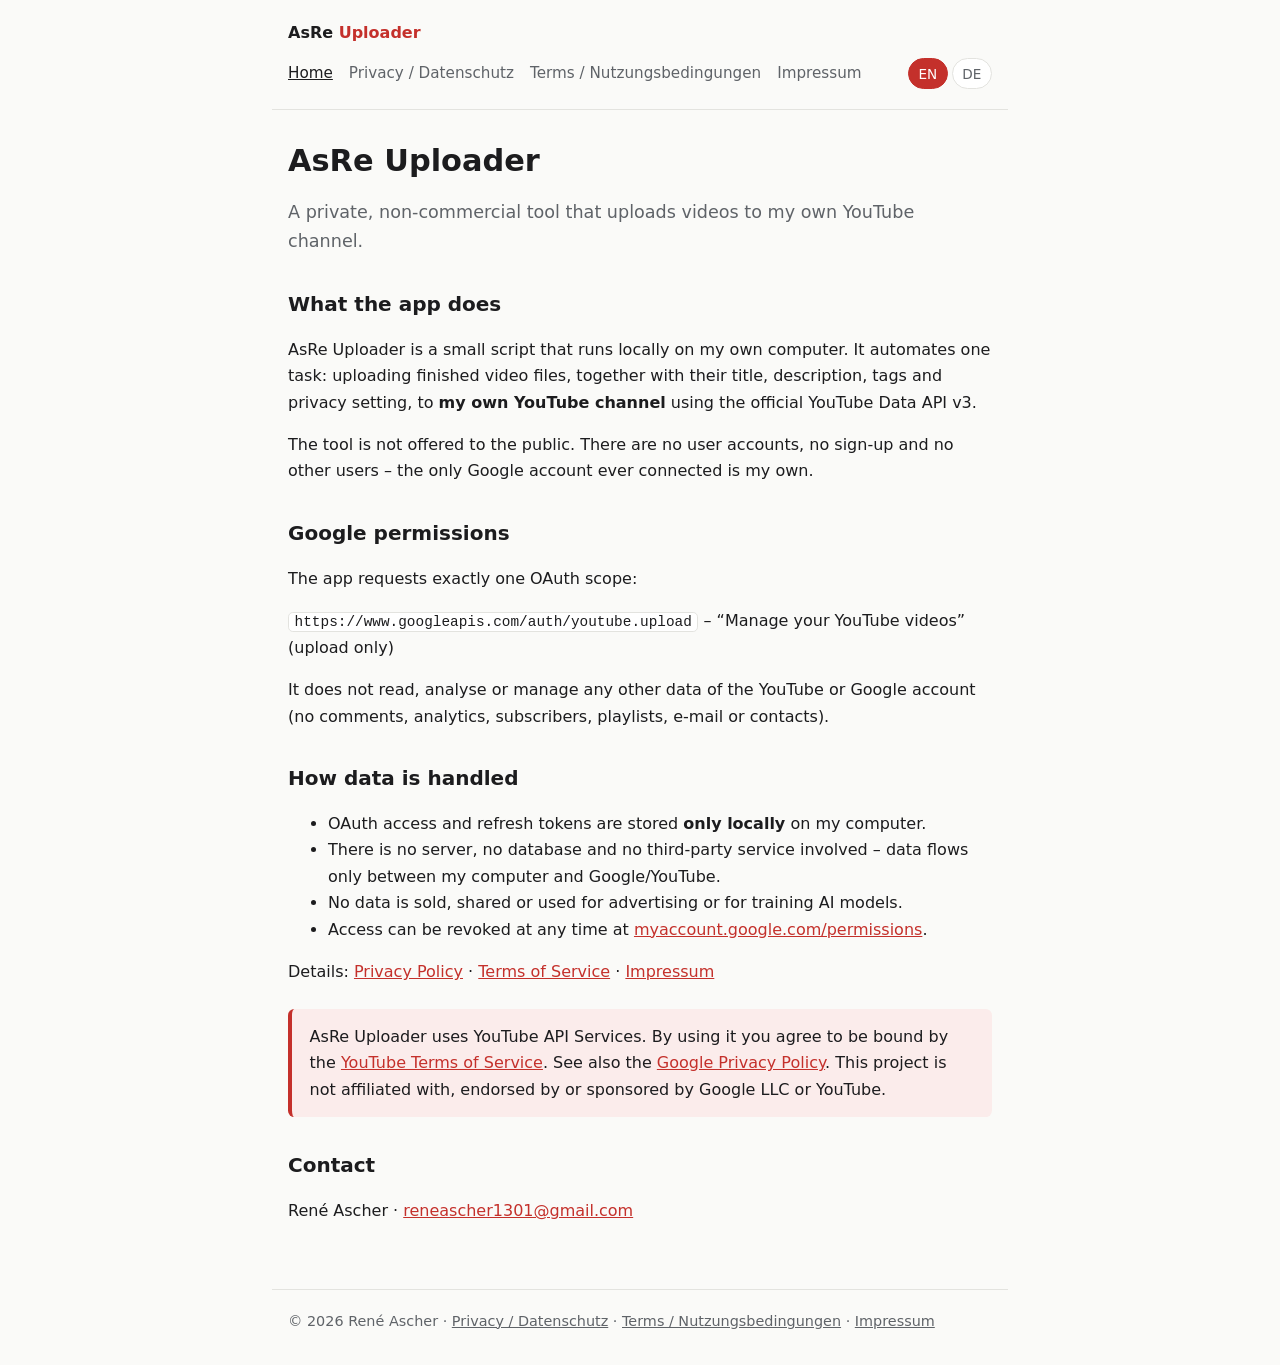
==== index.html @ bc71cb62 "Add files via upload" ====
<!doctype html>
<html lang="en">
<head>
  <meta charset="utf-8">
  <meta name="viewport" content="width=device-width, initial-scale=1">
  <title>AsRe Uploader</title>
  <meta name="description" content="AsRe Uploader – a private tool that uploads videos to the operator's own YouTube channel via the YouTube Data API.">
  <link rel="stylesheet" href="assets/style.css">
  <script src="assets/lang.js"></script>
</head>
<body>
<header>
  <a class="brand" href="index.html">AsRe <span>Uploader</span></a>
  <nav>
    <a href="index.html" aria-current="page">Home</a>
    <a href="privacy.html">Privacy / Datenschutz</a>
    <a href="terms.html">Terms / Nutzungsbedingungen</a>
    <a href="impressum.html">Impressum</a>
  </nav>
  <div class="lang-switch">
    <button type="button" data-set-lang="en">EN</button>
    <button type="button" data-set-lang="de">DE</button>
  </div>
</header>

<main>
  <!-- ===================== ENGLISH ===================== -->
  <section class="l-en" lang="en">
    <h1>AsRe Uploader</h1>
    <p class="lead">A private, non-commercial tool that uploads videos to my own YouTube channel.</p>

    <h2>What the app does</h2>
    <p>AsRe Uploader is a small script that runs locally on my own computer. It automates one task: uploading finished video files, together with their title, description, tags and privacy setting, to <strong>my own YouTube channel</strong> using the official YouTube Data API v3.</p>
    <p>The tool is not offered to the public. There are no user accounts, no sign-up and no other users – the only Google account ever connected is my own.</p>

    <h2>Google permissions</h2>
    <p>The app requests exactly one OAuth scope:</p>
    <p><code>https://www.googleapis.com/auth/youtube.upload</code> – “Manage your YouTube videos” (upload only)</p>
    <p>It does not read, analyse or manage any other data of the YouTube or Google account (no comments, analytics, subscribers, playlists, e-mail or contacts).</p>

    <h2>How data is handled</h2>
    <ul>
      <li>OAuth access and refresh tokens are stored <strong>only locally</strong> on my computer.</li>
      <li>There is no server, no database and no third-party service involved – data flows only between my computer and Google/YouTube.</li>
      <li>No data is sold, shared or used for advertising or for training AI models.</li>
      <li>Access can be revoked at any time at <a href="https://myaccount.google.com/permissions">myaccount.google.com/permissions</a>.</li>
    </ul>
    <p>Details: <a href="privacy.html">Privacy Policy</a> · <a href="terms.html">Terms of Service</a> · <a href="impressum.html">Impressum</a></p>

    <div class="box">
      AsRe Uploader uses YouTube API Services. By using it you agree to be bound by the
      <a href="https://www.youtube.com/t/terms">YouTube Terms of Service</a>.
      See also the <a href="https://policies.google.com/privacy">Google Privacy Policy</a>.
      This project is not affiliated with, endorsed by or sponsored by Google LLC or YouTube.
    </div>

    <h2>Contact</h2>
    <p>René Ascher · <a href="mailto:reneascher1301@gmail.com">reneascher1301@gmail.com</a></p>
  </section>

  <hr class="lang-sep">

  <!-- ===================== DEUTSCH ===================== -->
  <section class="l-de" lang="de">
    <h1>AsRe Uploader</h1>
    <p class="lead">Ein privates, nicht-kommerzielles Tool, das Videos auf meinen eigenen YouTube-Kanal hochlädt.</p>

    <h2>Was die App macht</h2>
    <p>AsRe Uploader ist ein kleines Skript, das lokal auf meinem eigenen Computer läuft. Es automatisiert genau eine Aufgabe: fertige Videodateien samt Titel, Beschreibung, Tags und Sichtbarkeit über die offizielle YouTube Data API v3 auf <strong>meinen eigenen YouTube-Kanal</strong> hochzuladen.</p>
    <p>Das Tool wird der Öffentlichkeit nicht angeboten. Es gibt keine Benutzerkonten, keine Registrierung und keine weiteren Nutzer:innen – verbunden wird ausschließlich mein eigenes Google-Konto.</p>

    <h2>Google-Berechtigungen</h2>
    <p>Die App fordert genau einen OAuth-Scope an:</p>
    <p><code>https://www.googleapis.com/auth/youtube.upload</code> – „YouTube-Videos verwalten“ (nur Hochladen)</p>
    <p>Andere Daten des YouTube- bzw. Google-Kontos (Kommentare, Analytics, Abonnent:innen, Playlists, E-Mail, Kontakte) werden weder gelesen noch ausgewertet oder verwaltet.</p>

    <h2>Umgang mit Daten</h2>
    <ul>
      <li>OAuth-Access- und Refresh-Tokens werden <strong>ausschließlich lokal</strong> auf meinem Computer gespeichert.</li>
      <li>Es gibt keinen Server, keine Datenbank und keine Drittanbieter – Daten fließen nur zwischen meinem Computer und Google/YouTube.</li>
      <li>Es werden keine Daten verkauft, weitergegeben oder für Werbung bzw. zum Training von KI-Modellen verwendet.</li>
      <li>Der Zugriff kann jederzeit unter <a href="https://myaccount.google.com/permissions">myaccount.google.com/permissions</a> widerrufen werden.</li>
    </ul>
    <p>Details: <a href="privacy.html">Datenschutzerklärung</a> · <a href="terms.html">Nutzungsbedingungen</a> · <a href="impressum.html">Impressum</a></p>

    <div class="box">
      AsRe Uploader nutzt die YouTube API Services. Mit der Nutzung stimmst du den
      <a href="https://www.youtube.com/t/terms">Nutzungsbedingungen von YouTube</a> zu.
      Siehe auch die <a href="https://policies.google.com/privacy">Datenschutzerklärung von Google</a>.
      Dieses Projekt steht in keiner Verbindung zu Google LLC oder YouTube und wird von diesen weder unterstützt noch gesponsert.
    </div>

    <h2>Kontakt</h2>
    <p>René Ascher · <a href="mailto:reneascher1301@gmail.com">reneascher1301@gmail.com</a></p>
  </section>
</main>

<footer>
  © 2026 René Ascher ·
  <a href="privacy.html">Privacy / Datenschutz</a> ·
  <a href="terms.html">Terms / Nutzungsbedingungen</a> ·
  <a href="impressum.html">Impressum</a>
</footer>
</body>
</html>
---- assets/style.css ----
:root {
  --bg: #fafaf8;
  --surface: #ffffff;
  --text: #1c1c1e;
  --muted: #5f6368;
  --border: #e3e3df;
  --accent: #c4302b;
  --accent-soft: #fbeceb;
  --max: 46rem;
}

@media (prefers-color-scheme: dark) {
  :root {
    --bg: #141416;
    --surface: #1c1c1f;
    --text: #ececec;
    --muted: #a0a0a6;
    --border: #2e2e33;
    --accent: #ff5a52;
    --accent-soft: #2a1a1a;
  }
}

* { box-sizing: border-box; }

html { -webkit-text-size-adjust: 100%; }

body {
  margin: 0;
  background: var(--bg);
  color: var(--text);
  font: 1rem/1.65 system-ui, -apple-system, "Segoe UI", Roboto, sans-serif;
}

a { color: var(--accent); }
a:hover { text-decoration-thickness: 2px; }

header, main, footer {
  max-width: var(--max);
  margin: 0 auto;
  padding: 0 1rem;
}

header {
  display: flex;
  flex-wrap: wrap;
  align-items: center;
  justify-content: space-between;
  gap: 0.75rem;
  padding-top: 1.25rem;
  padding-bottom: 1.25rem;
  border-bottom: 1px solid var(--border);
}

.brand {
  font-weight: 700;
  text-decoration: none;
  color: var(--text);
}
.brand span { color: var(--accent); }

nav { display: flex; flex-wrap: wrap; gap: 0.25rem 1rem; font-size: 0.95rem; }
nav a { color: var(--muted); text-decoration: none; }
nav a:hover, nav a[aria-current="page"] { color: var(--text); text-decoration: underline; }

.lang-switch { display: flex; gap: 0.25rem; }
.lang-switch button {
  font: inherit;
  font-size: 0.85rem;
  padding: 0.2rem 0.6rem;
  border: 1px solid var(--border);
  background: var(--surface);
  color: var(--muted);
  border-radius: 999px;
  cursor: pointer;
}
.lang-switch button[aria-pressed="true"] {
  background: var(--accent);
  border-color: var(--accent);
  color: #fff;
}

main { padding-top: 2rem; padding-bottom: 3rem; }

h1 { font-size: 1.9rem; line-height: 1.25; margin: 0 0 0.5rem; }
h2 { font-size: 1.25rem; margin: 2rem 0 0.5rem; }
h3 { font-size: 1.05rem; margin: 1.5rem 0 0.25rem; }

.lead { font-size: 1.1rem; color: var(--muted); }
.meta { color: var(--muted); font-size: 0.9rem; }

.box {
  background: var(--accent-soft);
  border-left: 4px solid var(--accent);
  padding: 0.9rem 1.1rem;
  border-radius: 0.4rem;
  margin: 1.5rem 0;
}

code {
  font-family: ui-monospace, "Cascadia Code", Consolas, monospace;
  font-size: 0.9em;
  background: var(--surface);
  border: 1px solid var(--border);
  padding: 0.05rem 0.35rem;
  border-radius: 0.3rem;
  overflow-wrap: anywhere;
}

dl { display: grid; grid-template-columns: max-content 1fr; gap: 0.35rem 1.25rem; }
dt { font-weight: 600; }
dd { margin: 0; }
@media (max-width: 480px) {
  dl { grid-template-columns: 1fr; }
  dd { margin-bottom: 0.5rem; }
}

hr.lang-sep { border: 0; border-top: 1px dashed var(--border); margin: 3rem 0; }

footer {
  border-top: 1px solid var(--border);
  padding-top: 1.25rem;
  padding-bottom: 2rem;
  color: var(--muted);
  font-size: 0.9rem;
}
footer a { color: var(--muted); }

/* Language toggle: without JS both languages are shown. */
html[data-lang="en"] .l-de,
html[data-lang="de"] .l-en,
html[data-lang] hr.lang-sep { display: none; }
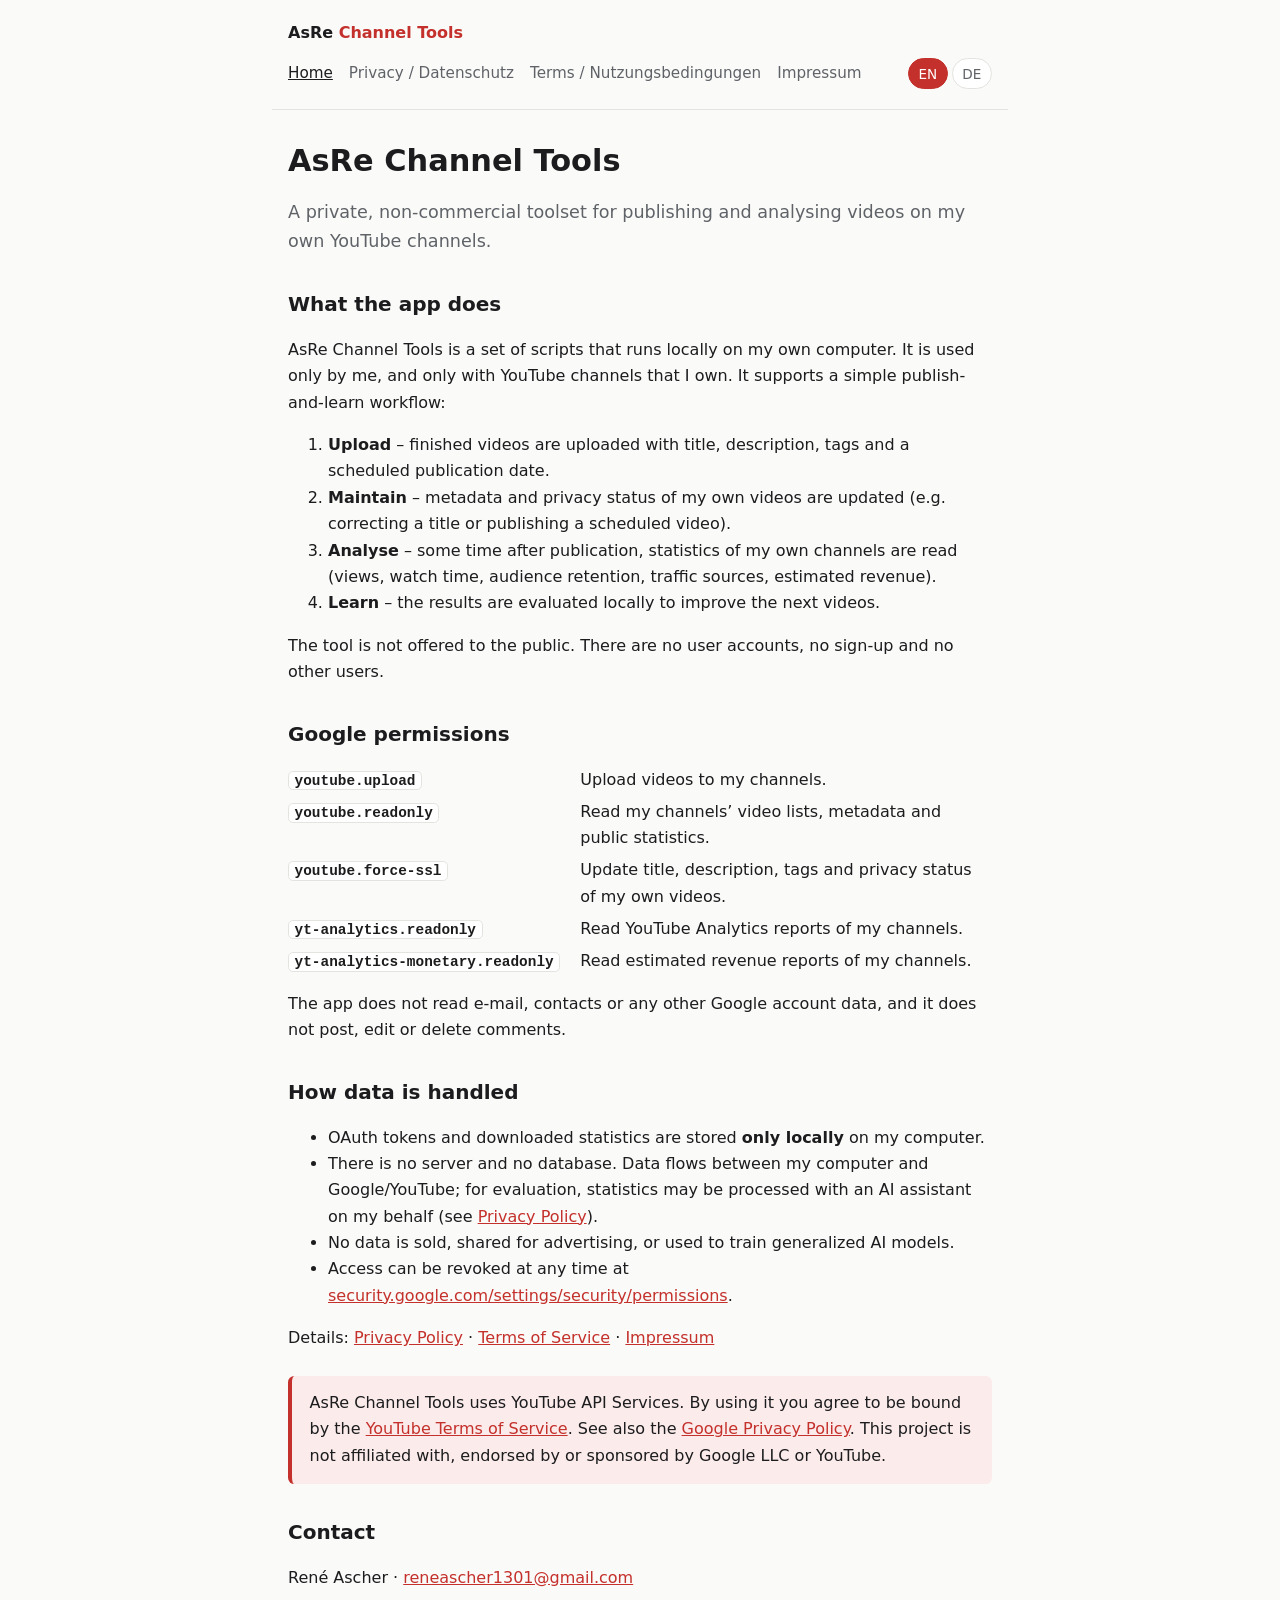
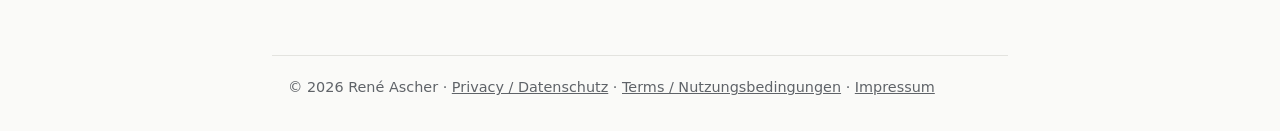
==== commit 82949ecf: "Add files via upload" ====
--- a/index.html
+++ b/index.html
@@ -3,14 +3,14 @@
 <head>
   <meta charset="utf-8">
   <meta name="viewport" content="width=device-width, initial-scale=1">
-  <title>AsRe Uploader</title>
-  <meta name="description" content="AsRe Uploader – a private tool that uploads videos to the operator's own YouTube channel via the YouTube Data API.">
+  <title>AsRe Channel Tools</title>
+  <meta name="description" content="AsRe Channel Tools – a private toolset for uploading to, and analysing, the operator's own YouTube channels via the YouTube Data API and YouTube Analytics API.">
   <link rel="stylesheet" href="assets/style.css">
   <script src="assets/lang.js"></script>
 </head>
 <body>
 <header>
-  <a class="brand" href="index.html">AsRe <span>Uploader</span></a>
+  <a class="brand" href="index.html">AsRe <span>Channel Tools</span></a>
   <nav>
     <a href="index.html" aria-current="page">Home</a>
     <a href="privacy.html">Privacy / Datenschutz</a>
@@ -26,29 +26,40 @@
 <main>
   <!-- ===================== ENGLISH ===================== -->
   <section class="l-en" lang="en">
-    <h1>AsRe Uploader</h1>
-    <p class="lead">A private, non-commercial tool that uploads videos to my own YouTube channel.</p>
+    <h1>AsRe Channel Tools</h1>
+    <p class="lead">A private, non-commercial toolset for publishing and analysing videos on my own YouTube channels.</p>
 
     <h2>What the app does</h2>
-    <p>AsRe Uploader is a small script that runs locally on my own computer. It automates one task: uploading finished video files, together with their title, description, tags and privacy setting, to <strong>my own YouTube channel</strong> using the official YouTube Data API v3.</p>
-    <p>The tool is not offered to the public. There are no user accounts, no sign-up and no other users – the only Google account ever connected is my own.</p>
+    <p>AsRe Channel Tools is a set of scripts that runs locally on my own computer. It is used only by me, and only with YouTube channels that I own. It supports a simple publish-and-learn workflow:</p>
+    <ol>
+      <li><strong>Upload</strong> – finished videos are uploaded with title, description, tags and a scheduled publication date.</li>
+      <li><strong>Maintain</strong> – metadata and privacy status of my own videos are updated (e.g. correcting a title or publishing a scheduled video).</li>
+      <li><strong>Analyse</strong> – some time after publication, statistics of my own channels are read (views, watch time, audience retention, traffic sources, estimated revenue).</li>
+      <li><strong>Learn</strong> – the results are evaluated locally to improve the next videos.</li>
+    </ol>
+    <p>The tool is not offered to the public. There are no user accounts, no sign-up and no other users.</p>
 
     <h2>Google permissions</h2>
-    <p>The app requests exactly one OAuth scope:</p>
-    <p><code>https://www.googleapis.com/auth/youtube.upload</code> – “Manage your YouTube videos” (upload only)</p>
-    <p>It does not read, analyse or manage any other data of the YouTube or Google account (no comments, analytics, subscribers, playlists, e-mail or contacts).</p>
+    <dl>
+      <dt><code>youtube.upload</code></dt><dd>Upload videos to my channels.</dd>
+      <dt><code>youtube.readonly</code></dt><dd>Read my channels’ video lists, metadata and public statistics.</dd>
+      <dt><code>youtube.force-ssl</code></dt><dd>Update title, description, tags and privacy status of my own videos.</dd>
+      <dt><code>yt-analytics.readonly</code></dt><dd>Read YouTube Analytics reports of my channels.</dd>
+      <dt><code>yt-analytics-monetary.readonly</code></dt><dd>Read estimated revenue reports of my channels.</dd>
+    </dl>
+    <p>The app does not read e-mail, contacts or any other Google account data, and it does not post, edit or delete comments.</p>
 
     <h2>How data is handled</h2>
     <ul>
-      <li>OAuth access and refresh tokens are stored <strong>only locally</strong> on my computer.</li>
-      <li>There is no server, no database and no third-party service involved – data flows only between my computer and Google/YouTube.</li>
-      <li>No data is sold, shared or used for advertising or for training AI models.</li>
-      <li>Access can be revoked at any time at <a href="https://myaccount.google.com/permissions">myaccount.google.com/permissions</a>.</li>
+      <li>OAuth tokens and downloaded statistics are stored <strong>only locally</strong> on my computer.</li>
+      <li>There is no server and no database. Data flows between my computer and Google/YouTube; for evaluation, statistics may be processed with an AI assistant on my behalf (see <a href="privacy.html">Privacy Policy</a>).</li>
+      <li>No data is sold, shared for advertising, or used to train generalized AI models.</li>
+      <li>Access can be revoked at any time at <a href="https://security.google.com/settings/security/permissions">security.google.com/settings/security/permissions</a>.</li>
     </ul>
     <p>Details: <a href="privacy.html">Privacy Policy</a> · <a href="terms.html">Terms of Service</a> · <a href="impressum.html">Impressum</a></p>
 
     <div class="box">
-      AsRe Uploader uses YouTube API Services. By using it you agree to be bound by the
+      AsRe Channel Tools uses YouTube API Services. By using it you agree to be bound by the
       <a href="https://www.youtube.com/t/terms">YouTube Terms of Service</a>.
       See also the <a href="https://policies.google.com/privacy">Google Privacy Policy</a>.
       This project is not affiliated with, endorsed by or sponsored by Google LLC or YouTube.
@@ -62,29 +73,40 @@
 
   <!-- ===================== DEUTSCH ===================== -->
   <section class="l-de" lang="de">
-    <h1>AsRe Uploader</h1>
-    <p class="lead">Ein privates, nicht-kommerzielles Tool, das Videos auf meinen eigenen YouTube-Kanal hochlädt.</p>
+    <h1>AsRe Channel Tools</h1>
+    <p class="lead">Ein privates, nicht-kommerzielles Toolset zum Veröffentlichen und Auswerten von Videos auf meinen eigenen YouTube-Kanälen.</p>
 
     <h2>Was die App macht</h2>
-    <p>AsRe Uploader ist ein kleines Skript, das lokal auf meinem eigenen Computer läuft. Es automatisiert genau eine Aufgabe: fertige Videodateien samt Titel, Beschreibung, Tags und Sichtbarkeit über die offizielle YouTube Data API v3 auf <strong>meinen eigenen YouTube-Kanal</strong> hochzuladen.</p>
-    <p>Das Tool wird der Öffentlichkeit nicht angeboten. Es gibt keine Benutzerkonten, keine Registrierung und keine weiteren Nutzer:innen – verbunden wird ausschließlich mein eigenes Google-Konto.</p>
+    <p>AsRe Channel Tools ist eine Sammlung von Skripten, die lokal auf meinem eigenen Computer laufen. Sie werden nur von mir und nur mit YouTube-Kanälen genutzt, die mir gehören. Der Ablauf ist ein einfacher Kreislauf aus Veröffentlichen und Lernen:</p>
+    <ol>
+      <li><strong>Hochladen</strong> – fertige Videos werden mit Titel, Beschreibung, Tags und geplantem Veröffentlichungstermin hochgeladen.</li>
+      <li><strong>Pflegen</strong> – Metadaten und Sichtbarkeit meiner eigenen Videos werden angepasst (z. B. Titel korrigieren oder ein geplantes Video veröffentlichen).</li>
+      <li><strong>Auswerten</strong> – einige Zeit nach der Veröffentlichung werden Statistiken meiner Kanäle abgerufen (Aufrufe, Wiedergabezeit, Zuschauerbindung, Traffic-Quellen, geschätzte Einnahmen).</li>
+      <li><strong>Lernen</strong> – die Ergebnisse werden lokal ausgewertet, um die nächsten Videos zu verbessern.</li>
+    </ol>
+    <p>Das Tool wird der Öffentlichkeit nicht angeboten. Es gibt keine Benutzerkonten, keine Registrierung und keine weiteren Nutzer:innen.</p>
 
     <h2>Google-Berechtigungen</h2>
-    <p>Die App fordert genau einen OAuth-Scope an:</p>
-    <p><code>https://www.googleapis.com/auth/youtube.upload</code> – „YouTube-Videos verwalten“ (nur Hochladen)</p>
-    <p>Andere Daten des YouTube- bzw. Google-Kontos (Kommentare, Analytics, Abonnent:innen, Playlists, E-Mail, Kontakte) werden weder gelesen noch ausgewertet oder verwaltet.</p>
+    <dl>
+      <dt><code>youtube.upload</code></dt><dd>Videos auf meine Kanäle hochladen.</dd>
+      <dt><code>youtube.readonly</code></dt><dd>Videolisten, Metadaten und öffentliche Statistiken meiner Kanäle lesen.</dd>
+      <dt><code>youtube.force-ssl</code></dt><dd>Titel, Beschreibung, Tags und Sichtbarkeit meiner eigenen Videos ändern.</dd>
+      <dt><code>yt-analytics.readonly</code></dt><dd>YouTube-Analytics-Berichte meiner Kanäle lesen.</dd>
+      <dt><code>yt-analytics-monetary.readonly</code></dt><dd>Berichte zu geschätzten Einnahmen meiner Kanäle lesen.</dd>
+    </dl>
+    <p>Die App liest keine E-Mails, Kontakte oder sonstigen Daten des Google-Kontos und veröffentlicht, bearbeitet oder löscht keine Kommentare.</p>
 
     <h2>Umgang mit Daten</h2>
     <ul>
-      <li>OAuth-Access- und Refresh-Tokens werden <strong>ausschließlich lokal</strong> auf meinem Computer gespeichert.</li>
-      <li>Es gibt keinen Server, keine Datenbank und keine Drittanbieter – Daten fließen nur zwischen meinem Computer und Google/YouTube.</li>
-      <li>Es werden keine Daten verkauft, weitergegeben oder für Werbung bzw. zum Training von KI-Modellen verwendet.</li>
-      <li>Der Zugriff kann jederzeit unter <a href="https://myaccount.google.com/permissions">myaccount.google.com/permissions</a> widerrufen werden.</li>
+      <li>OAuth-Tokens und abgerufene Statistiken werden <strong>ausschließlich lokal</strong> auf meinem Computer gespeichert.</li>
+      <li>Es gibt keinen Server und keine Datenbank. Daten fließen zwischen meinem Computer und Google/YouTube; zur Auswertung können Statistiken in meinem Auftrag mit einem KI-Assistenten verarbeitet werden (siehe <a href="privacy.html">Datenschutzerklärung</a>).</li>
+      <li>Es werden keine Daten verkauft, für Werbung weitergegeben oder zum Training allgemeiner KI-Modelle verwendet.</li>
+      <li>Der Zugriff kann jederzeit unter <a href="https://security.google.com/settings/security/permissions">security.google.com/settings/security/permissions</a> widerrufen werden.</li>
     </ul>
     <p>Details: <a href="privacy.html">Datenschutzerklärung</a> · <a href="terms.html">Nutzungsbedingungen</a> · <a href="impressum.html">Impressum</a></p>
 
     <div class="box">
-      AsRe Uploader nutzt die YouTube API Services. Mit der Nutzung stimmst du den
+      AsRe Channel Tools nutzt die YouTube API Services. Mit der Nutzung stimmst du den
       <a href="https://www.youtube.com/t/terms">Nutzungsbedingungen von YouTube</a> zu.
       Siehe auch die <a href="https://policies.google.com/privacy">Datenschutzerklärung von Google</a>.
       Dieses Projekt steht in keiner Verbindung zu Google LLC oder YouTube und wird von diesen weder unterstützt noch gesponsert.
